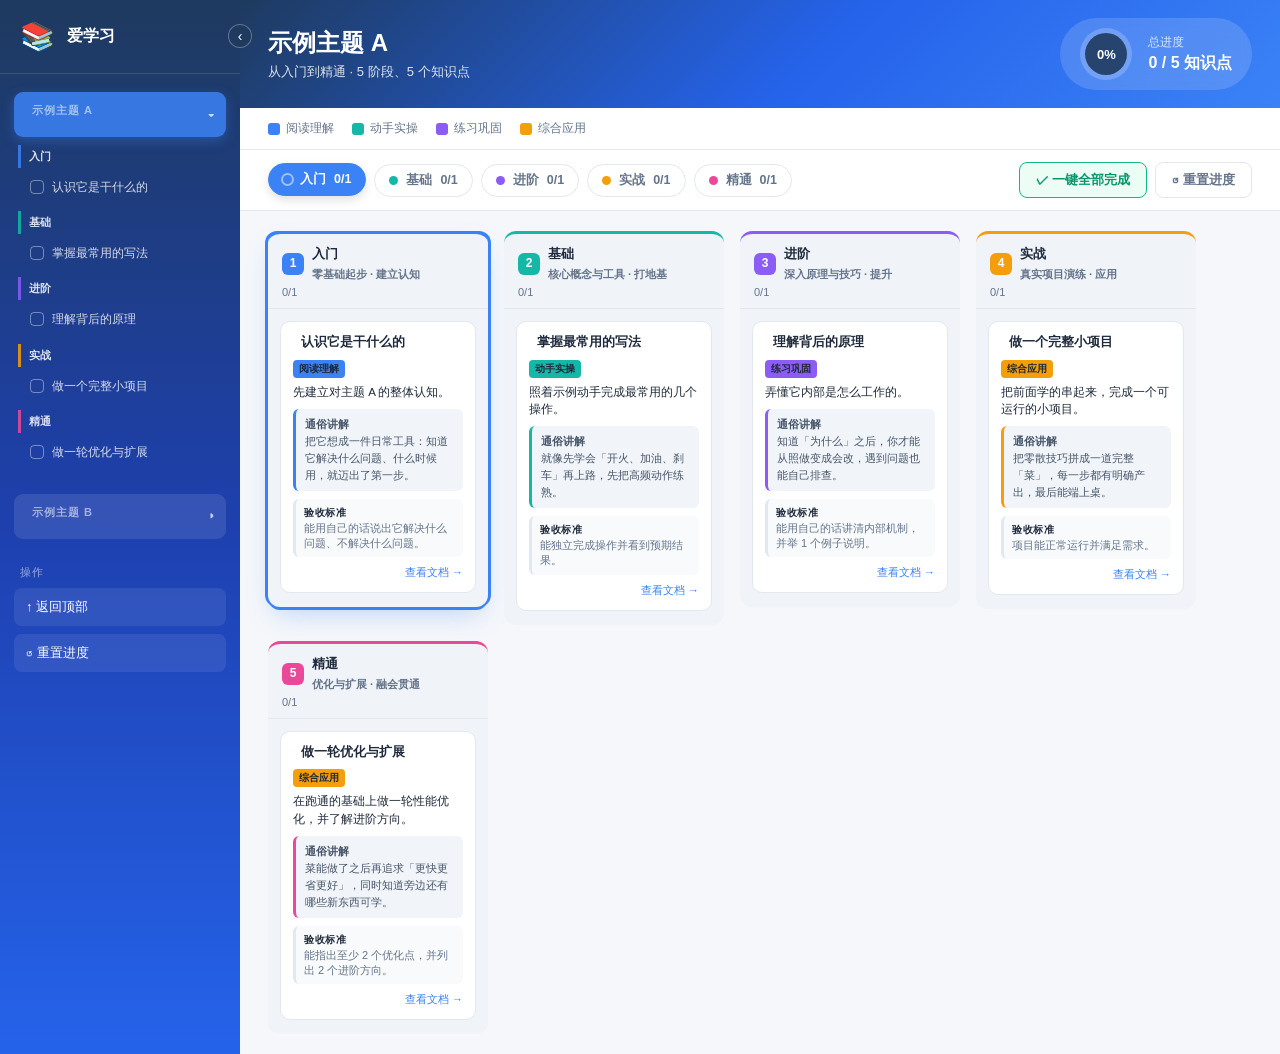
==== .codebuddy/skills/study-kanban/output/_example/index.html @ 67352250 "更新skill信息" ====
<!DOCTYPE html>
<html lang="zh-CN">
<head>
  <meta charset="UTF-8" />
  <meta name="viewport" content="width=device-width, initial-scale=1.0" />
  <title>示例学习看板 · study-kanban</title>
  <link rel="stylesheet" href="css/style.css" />
</head>
<body>
  <div class="layout">
    <!-- 侧边栏 -->
    <aside class="sidebar" id="sidebar">
      <div class="sidebar-header">
        <div class="sidebar-logo">📚</div>
        <div>
          <div class="sidebar-title">爱学习</div>
        </div>
      </div>

      <!-- 动态主题菜单区：演示「多主题」时左侧出现 示例主题 A / 示例主题 B 两个一级菜单 -->
      <div id="menuGroupsContainer"></div>

      <div class="menu-group">
        <div class="menu-group-title">操作</div>
        <button class="menu-item" id="back-to-top">↑ 返回顶部</button>
        <button class="menu-item" id="sidebar-reset">↺ 重置进度</button>
      </div>

      <button class="collapse-btn" id="collapse-btn" title="折叠/展开侧边栏">‹</button>
    </aside>

    <!-- 主区域 -->
    <main class="main-area">
      <header class="header">
        <div class="header-left">
          <h1>示例学习看板</h1>
          <p>从入门到精通 — 5 个阶段、10 个知识点，零基础也能学会</p>
        </div>

        <div class="progress-section header-right">
          <div class="progress-circle" id="progress-circle">
            <span class="progress-text" id="progress-text">0%</span>
          </div>
          <div class="progress-info">
            <span class="label">总进度</span>
            <span class="value" id="progress-detail">0 / 0 知识点</span>
          </div>
        </div>
      </header>

      <div class="legend">
        <span class="legend-item"><span class="legend-dot tag-reading"></span>阅读理解</span>
        <span class="legend-item"><span class="legend-dot tag-hands-on"></span>动手实操</span>
        <span class="legend-item"><span class="legend-dot tag-practice"></span>练习巩固</span>
        <span class="legend-item"><span class="legend-dot tag-mastery"></span>综合应用</span>
      </div>

      <div class="toolbar">
        <div class="stage-buttons" id="stage-buttons"></div>
        <div class="toolbar-actions">
          <button class="action-btn select-all" id="select-all">✓ 一键全部完成</button>
          <button class="action-btn reset" id="reset-all">↺ 重置进度</button>
        </div>
      </div>

      <div class="boards-container" id="boardsContainer"></div>
    </main>
  </div>

  <script src="js/data.js"></script>
  <script src="js/app.js"></script>
</body>
</html>
---- .codebuddy/skills/study-kanban/output/_example/css/style.css ----
/* study-kanban — 视觉风格 1:1 复制自 WorkBuddy 学习看板（单看板裁剪版） */

:root {
  --bg: #f5f7fa;
  --primary: #3b82f6;
  --primary-dark: #2563eb;
  --header-gradient: linear-gradient(135deg, #1e3a5f 0%, #2563eb 55%, #3b82f6 100%);
  --sidebar-gradient: linear-gradient(180deg, #1e3a5f 0%, #1e40af 50%, #2563eb 100%);
  --text: #1e293b;
  --text-muted: #64748b;
  --card-bg: #ffffff;
  --border: #e2e8f0;

  --tag-reading: #3b82f6;
  --tag-hands-on: #14b8a6;
  --tag-practice: #8b5cf6;
  --tag-mastery: #f59e0b;

  --col-color: #3b82f6;
}

* { margin: 0; padding: 0; box-sizing: border-box; }

body {
  font-family: "PingFang SC", "Microsoft YaHei", -apple-system, sans-serif;
  background: var(--bg);
  color: var(--text);
  min-height: 100vh;
}

.layout { display: flex; min-height: 100vh; }

/* ============ 侧边栏 ============ */
.sidebar {
  width: 240px;
  background: var(--sidebar-gradient);
  color: #fff;
  display: flex;
  flex-direction: column;
  padding: 20px 0;
  position: relative;
  transition: width 0.3s ease;
  flex-shrink: 0;
}
.sidebar.collapsed { width: 56px; }
.sidebar.collapsed .sidebar-header > div:last-child,
.sidebar.collapsed .menu-group,
.sidebar.collapsed .sidebar-subtitle { display: none; }

.sidebar-header {
  display: flex;
  align-items: center;
  gap: 12px;
  padding: 0 20px 20px;
  border-bottom: 1px solid rgba(255, 255, 255, 0.12);
}
.sidebar-logo { font-size: 28px; }
.sidebar-title { font-size: 16px; font-weight: 600; }
.sidebar-subtitle { font-size: 12px; opacity: 0.7; }

.menu-group { margin-top: 18px; padding: 0 14px; }
.menu-group-title {
  font-size: 11px;
  text-transform: uppercase;
  letter-spacing: 1px;
  opacity: 0.55;
  margin-bottom: 8px;
  padding-left: 6px;
}


.menu-item {
  display: block;
  width: 100%;
  text-align: left;
  background: rgba(255, 255, 255, 0.08);
  border: none;
  color: #fff;
  padding: 10px 12px;
  border-radius: 8px;
  margin-bottom: 8px;
  cursor: pointer;
  font-size: 13px;
  transition: background 0.2s;
}
.menu-item:hover { background: rgba(255, 255, 255, 0.18); }

/* ============ 多主题动态菜单组（由 app.js 渲染） ============ */
.menu-group-header {
  display: flex;
  align-items: center;
  justify-content: space-between;
  width: 100%;
  background: rgba(255, 255, 255, 0.1);
  border: none;
  color: #fff;
  padding: 11px 12px;
  border-radius: 9px;
  margin-bottom: 8px;
  cursor: pointer;
  font-size: 13.5px;
  font-weight: 600;
  transition: background 0.2s, box-shadow 0.2s;
}
.menu-group-header:hover { background: rgba(255, 255, 255, 0.2); }
.menu-group-header.active {
  background: rgba(59, 130, 246, 0.85);
  box-shadow: 0 4px 12px rgba(59, 130, 246, 0.35);
}
.menu-group-header .arrow {
  font-size: 12px;
  opacity: 0.75;
  transition: transform 0.25s ease;
}
.menu-group.collapsed .menu-group-header .arrow { transform: rotate(-90deg); }

/* 折叠：隐藏子菜单内容 */
.menu-group-items {
  overflow: hidden;
  transition: max-height 0.3s ease;
}
.menu-group.collapsed .menu-group-items { max-height: 0 !important; }

/* 每个阶段分组 */
.menu-stage { margin-bottom: 10px; padding: 0 4px; }
.menu-stage-label {
  font-size: 11px;
  font-weight: 700;
  color: #fff;
  opacity: 0.85;
  padding: 4px 8px;
  border-left: 3px solid var(--stage-color, #3b82f6);
  margin-bottom: 5px;
}
.menu-link-list { display: flex; flex-direction: column; gap: 2px; }

/* 三级知识点链接：点击跳转对应文档 */
.menu-link {
  display: flex;
  align-items: center;
  gap: 8px;
  font-size: 12px;
  color: rgba(255, 255, 255, 0.82);
  text-decoration: none;
  padding: 6px 10px 6px 12px;
  border-radius: 7px;
  transition: background 0.18s, color 0.18s, padding-left 0.18s;
  line-height: 1.35;
}
.menu-link:hover {
  background: rgba(255, 255, 255, 0.14);
  color: #fff;
  padding-left: 16px;
}
.menu-link-check {
  width: 14px;
  height: 14px;
  border-radius: 4px;
  border: 1.5px solid rgba(255, 255, 255, 0.4);
  flex-shrink: 0;
  position: relative;
  transition: all 0.18s;
}
.menu-link.done { color: #86efac; }
.menu-link.done .menu-link-check {
  background: #10b981;
  border-color: #10b981;
}
.menu-link.done .menu-link-check::after {
  content: '';
  position: absolute;
  left: 4px;
  top: 1px;
  width: 4px;
  height: 8px;
  border: solid #fff;
  border-width: 0 2px 2px 0;
  transform: rotate(45deg);
}
.menu-link.done .menu-link-text { text-decoration: line-through; }

.collapse-btn {
  position: absolute;
  top: 24px;
  right: -12px;
  width: 24px;
  height: 24px;
  border-radius: 50%;
  border: 1px solid rgba(255, 255, 255, 0.3);
  background: #1e3a5f;
  color: #fff;
  cursor: pointer;
  font-size: 14px;
  z-index: 10;
}
.collapse-btn:hover { background: #2563eb; }

/* ============ 主区域 ============ */
.main-area { flex: 1; display: flex; flex-direction: column; }

.header {
  background: var(--header-gradient);
  color: #fff;
  padding: 18px 28px;
  display: flex;
  justify-content: space-between;
  align-items: center;
  box-shadow: 0 4px 16px rgba(30, 58, 95, 0.2);
}
.header-left h1 { font-size: 24px; font-weight: 600; }
.header-left p { font-size: 13px; opacity: 0.85; margin-top: 4px; }

.header-right {
  display: flex;
  align-items: center;
  gap: 16px;
  background: rgba(255, 255, 255, 0.15);
  padding: 10px 20px;
  border-radius: 50px;
  backdrop-filter: blur(8px);
  -webkit-backdrop-filter: blur(8px);
}
.progress-circle {
  width: 52px;
  height: 52px;
  border-radius: 50%;
  background: conic-gradient(#fff 0deg, rgba(255, 255, 255, 0.2) 0deg);
  display: flex;
  align-items: center;
  justify-content: center;
  position: relative;
  transition: background 0.5s ease;
}
.progress-circle::after {
  content: '';
  position: absolute;
  width: 42px;
  height: 42px;
  border-radius: 50%;
  background: rgba(30, 58, 95, 0.9);
}
.progress-text {
  position: relative;
  z-index: 1;
  font-size: 13px;
  font-weight: 700;
  color: #fff;
}
.progress-info {
  display: flex;
  flex-direction: column;
  gap: 2px;
  color: #fff;
}
.progress-info .label { font-size: 12px; opacity: 0.8; }
.progress-info .value { font-size: 16px; font-weight: 700; }

/* ============ 图例 ============ */
.legend {
  display: flex;
  gap: 18px;
  padding: 12px 28px;
  background: #fff;
  border-bottom: 1px solid var(--border);
}
.legend-item { display: flex; align-items: center; gap: 6px; font-size: 12px; color: var(--text-muted); }
.legend-dot { width: 12px; height: 12px; border-radius: 3px; display: inline-block; }
.tag-reading { background: var(--tag-reading); }
.tag-hands-on { background: var(--tag-hands-on); }
.tag-practice { background: var(--tag-practice); }
.tag-mastery { background: var(--tag-mastery); }

/* ============ 工具栏 ============ */
.toolbar {
  display: flex;
  justify-content: space-between;
  align-items: center;
  padding: 12px 28px;
  background: #fff;
  border-bottom: 1px solid var(--border);
  gap: 12px;
  flex-wrap: wrap;
}
.stage-buttons { display: flex; gap: 8px; flex-wrap: wrap; }
.stage-button {
  display: inline-flex;
  align-items: center;
  gap: 8px;
  padding: 7px 14px;
  font-size: 12.5px;
  font-weight: 600;
  background: #fff;
  border: 1.5px solid var(--border);
  border-radius: 999px;
  color: var(--text-muted);
  cursor: pointer;
  user-select: none;
  transition: all 0.2s;
  white-space: nowrap;
}
.stage-button:hover {
  border-color: var(--button-color, var(--primary));
  color: var(--button-color, var(--primary));
}
.stage-button.active {
  background: var(--button-color, var(--primary));
  border-color: var(--button-color, var(--primary));
  color: #fff;
  font-weight: 600;
  box-shadow: 0 4px 10px rgba(0,0,0,0.12);
  transform: translateY(-1px);
}
.stage-button-dot {
  width: 9px;
  height: 9px;
  border-radius: 50%;
  background: var(--button-color, var(--primary));
  flex-shrink: 0;
  transition: box-shadow 0.2s;
}
.stage-button.active .stage-button-dot {
  box-shadow: 0 0 0 2px rgba(255,255,255,0.5);
}
.stage-button-label { white-space: nowrap; }
.stage-button-value {
  font-weight: 700;
  font-variant-numeric: tabular-nums;
}

.toolbar-actions { display: flex; gap: 8px; }
.action-btn {
  padding: 8px 16px;
  border-radius: 8px;
  font-size: 13px;
  font-weight: 600;
  cursor: pointer;
  border: none;
  transition: all 0.2s;
  display: inline-flex;
  align-items: center;
  gap: 6px;
}
.action-btn.select-all {
  background: #ecfdf5;
  color: #059669;
  border: 1.5px solid #10b981;
}
.action-btn.select-all:hover { background: #10b981; color: #fff; }
.action-btn.reset {
  background: #fff;
  color: var(--text-muted);
  border: 1.5px solid var(--border);
}
.action-btn.reset:hover { border-color: #f43f5e; color: #f43f5e; }

/* ============ 看板容器 & 看板 ============ */
.boards-container {
  flex: 1;
  display: flex;
  flex-direction: column;
  overflow: hidden;
}
.board {
  flex: 1;
  display: flex;
  flex-wrap: wrap;
  gap: 16px;
  padding: 20px 28px;
  align-items: flex-start;
  overflow-x: auto;
}
.board.hidden { display: none !important; }

.column {
  flex: 0 0 220px;
  width: 220px;
  background: #f0f4f8;
  border-radius: 12px;
  border-top: 3px solid var(--col-color);
  box-shadow: 0 0 0 3px transparent;
  display: flex;
  flex-direction: column;
  transition: box-shadow 0.25s ease, transform 0.25s ease;
  scroll-margin-top: 20px;
}
.column:hover {
  box-shadow: -3px 0 0 0 var(--col-color),
              3px 0 0 0 var(--col-color),
              0 3px 0 0 var(--col-color);
}
.column.active-column {
  box-shadow: -3px 0 0 0 var(--col-color),
              3px 0 0 0 var(--col-color),
              0 3px 0 0 var(--col-color),
              0 12px 28px -8px rgba(59, 130, 246, 0.35);
}

.column-header {
  padding: 12px 14px 8px;
  border-bottom: 1px solid var(--border);
}
.column-title-row { display: flex; align-items: center; gap: 8px; }
.stage-badge {
  width: 22px;
  height: 22px;
  border-radius: 6px;
  background: var(--col-color);
  color: #fff;
  font-size: 12px;
  font-weight: 700;
  display: flex;
  align-items: center;
  justify-content: center;
  flex-shrink: 0;
}
.column-title { font-size: 13px; font-weight: 600; line-height: 1.3; display: flex; align-items: center; gap: 8px; }
.column-title h3 { font-size: 13px; font-weight: 600; }
.subtitle { font-size: 11px; color: var(--text-muted); margin-top: 4px; line-height: 1.4; }
.column-count { font-size: 11px; color: var(--text-muted); margin-top: 6px; }

.column-body {
  padding: 12px 12px 14px;
  display: flex;
  flex-direction: column;
  gap: 10px;
}

/* ============ 卡片 ============ */
.card {
  background: var(--card-bg);
  border: 1px solid var(--border);
  border-radius: 10px;
  padding: 12px;
  min-height: 210px;
  display: flex;
  flex-direction: column;
  cursor: pointer;
  transition: transform 0.18s, box-shadow 0.18s, border-color 0.18s;
  position: relative;
}
.card:hover { transform: translateY(-3px); box-shadow: 0 8px 20px rgba(30, 41, 59, 0.12); border-color: #cbd5e1; }
.card.done { opacity: 0.6; background: #f8fafc; }
.card.done .card-title { text-decoration: line-through; color: var(--text-muted); }

.card-top { display: flex; align-items: flex-start; gap: 8px; margin-bottom: 8px; }
.card-check {
  width: 18px;
  height: 18px;
  border-radius: 5px;
  border: 2px solid #cbd5e1;
  flex-shrink: 0;
  margin-top: 1px;
  display: flex;
  align-items: center;
  justify-content: center;
  cursor: pointer;
  transition: all 0.18s;
}
.card-check:hover { border-color: #10b981; }
.card.done .card-check { background: #10b981; border-color: #10b981; }
.card.done .card-check::after {
  content: '';
  width: 5px;
  height: 9px;
  border: solid white;
  border-width: 0 2px 2px 0;
  transform: rotate(45deg);
  margin-bottom: 2px;
}

.card-title { font-size: 12.5px; font-weight: 600; line-height: 1.4; flex: 1; }

.card-tag {
  display: inline-block;
  align-self: flex-start;
  font-size: 10px;
  padding: 2px 6px;
  border-radius: 4px;
  font-weight: 600;
  margin-bottom: 6px;
}
.card-tag.reading  { background: #dbeafe; color: #2563eb; }
.card-tag.hands-on { background: #ccfbf1; color: #0d9488; }
.card-tag.practice { background: #ede9fe; color: #7c3aed; }
.card-tag.mastery  { background: #fef3c7; color: #b45309; }

.card-desc { font-size: 11.5px; color: var(--text); line-height: 1.5; flex: 1 1 auto; overflow: hidden; margin-bottom: 8px; }

.card-explain {
  font-size: 11px;
  color: #475569;
  background: #f1f5f9;
  border-left: 3px solid var(--col-color);
  padding: 7px 9px;
  border-radius: 6px;
  line-height: 1.55;
  margin-bottom: 8px;
}
.card-explain-label {
  display: inline-block;
  font-size: 10px;
  font-weight: 600;
  color: var(--primary);
  background: #dbeafe;
  border-radius: 4px;
  padding: 1px 6px;
  margin-right: 4px;
  margin-bottom: 4px;
}

.card-criteria {
  font-size: 11px;
  color: var(--text-muted);
  background: #f8fafc;
  border-left: 3px solid var(--border);
  padding: 6px 8px;
  border-radius: 6px;
  margin-bottom: 8px;
  line-height: 1.4;
}
.card.done .card-criteria { border-left-color: #10b981; }
.card-criteria strong { color: var(--text); font-size: 10px; text-transform: uppercase; letter-spacing: 0.5px; }

.card-link {
  font-size: 11px;
  color: var(--primary);
  text-decoration: none;
  margin-top: auto;
  margin-left: auto;
  align-self: flex-end;
  display: inline-flex;
  align-items: center;
  gap: 3px;
}
.card-link:hover { text-decoration: underline; }
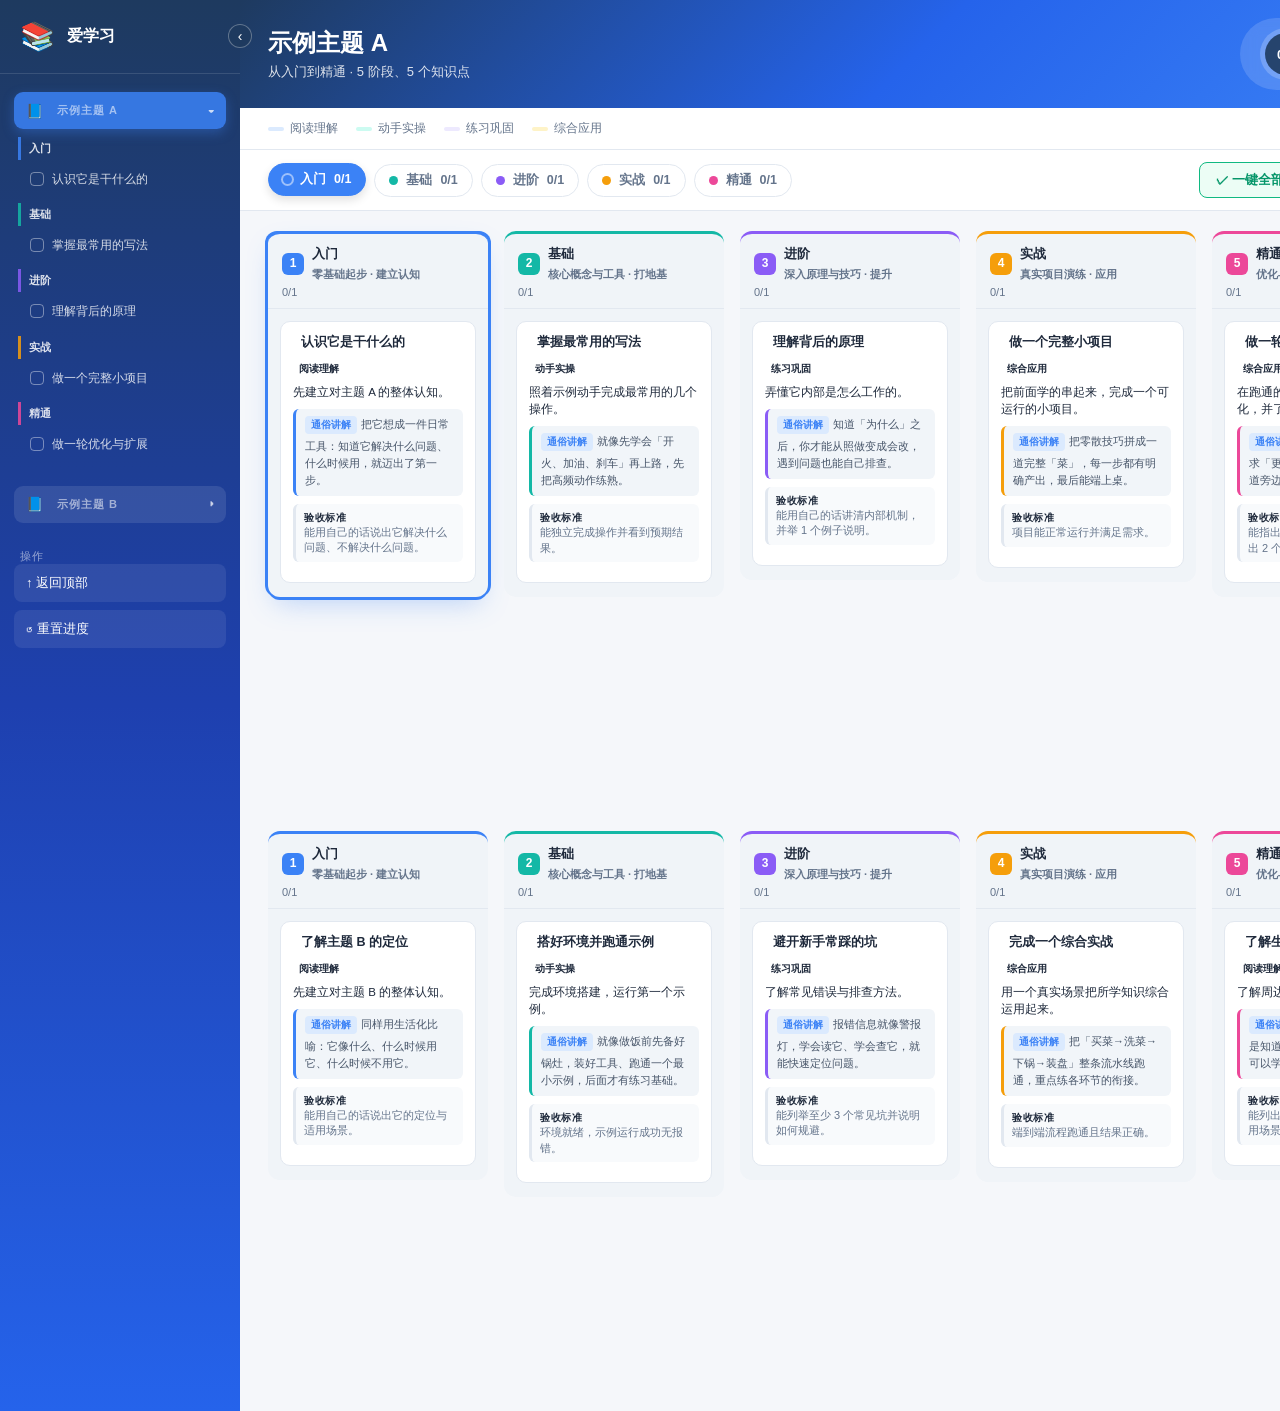
==== commit a55859d9: "skill优化" ====
--- a/.codebuddy/skills/study-kanban/output/_example/index.html
+++ b/.codebuddy/skills/study-kanban/output/_example/index.html
@@ -3,7 +3,7 @@
 <head>
   <meta charset="UTF-8" />
   <meta name="viewport" content="width=device-width, initial-scale=1.0" />
-  <title>示例学习看板 · study-kanban</title>
+  <title>学习看板 · 示例</title>
   <link rel="stylesheet" href="css/style.css" />
 </head>
 <body>
@@ -17,7 +17,8 @@
         </div>
       </div>
 
-      <!-- 动态主题菜单区：演示「多主题」时左侧出现 示例主题 A / 示例主题 B 两个一级菜单 -->
+      <!-- 动态主题菜单区（由 app.js 根据 boards 渲染）：多个学习主题 → 多个一级菜单，
+           每个一级菜单下挂该主题的知识点子菜单（按阶段分组）。单主题时只渲染一个菜单。 -->
       <div id="menuGroupsContainer"></div>
 
       <div class="menu-group">
@@ -33,8 +34,8 @@
     <main class="main-area">
       <header class="header">
         <div class="header-left">
-          <h1>示例学习看板</h1>
-          <p>从入门到精通 — 5 个阶段、10 个知识点，零基础也能学会</p>
+          <h1>学习看板</h1>
+          <p>示例数据 · 多主题演示</p>
         </div>
 
         <div class="progress-section header-right">
@@ -49,10 +50,10 @@
       </header>
 
       <div class="legend">
-        <span class="legend-item"><span class="legend-dot tag-reading"></span>阅读理解</span>
-        <span class="legend-item"><span class="legend-dot tag-hands-on"></span>动手实操</span>
-        <span class="legend-item"><span class="legend-dot tag-practice"></span>练习巩固</span>
-        <span class="legend-item"><span class="legend-dot tag-mastery"></span>综合应用</span>
+        <span class="legend-item"><span class="legend-dot reading"></span>阅读理解</span>
+        <span class="legend-item"><span class="legend-dot hands-on"></span>动手实操</span>
+        <span class="legend-item"><span class="legend-dot practice"></span>练习巩固</span>
+        <span class="legend-item"><span class="legend-dot mastery"></span>综合应用</span>
       </div>
 
       <div class="toolbar">
--- a/.codebuddy/skills/study-kanban/output/_example/css/style.css
+++ b/.codebuddy/skills/study-kanban/output/_example/css/style.css
@@ -1,4 +1,20 @@
 /* study-kanban — 视觉风格 1:1 复制自 WorkBuddy 学习看板（单看板裁剪版） */
+
+/* 本地存储不可用时给出的轻量提示 */
+.persist-warning {
+  position: fixed;
+  bottom: 16px;
+  left: 50%;
+  transform: translateX(-50%);
+  background: #fef2f2;
+  color: #b91c1c;
+  border: 1px solid #fecaca;
+  padding: 8px 16px;
+  border-radius: 8px;
+  font-size: 13px;
+  z-index: 1000;
+  box-shadow: 0 4px 12px rgba(0, 0, 0, 0.1);
+}
 
 :root {
   --bg: #f5f7fa;
@@ -11,11 +27,6 @@
   --card-bg: #ffffff;
   --border: #e2e8f0;
 
-  --tag-reading: #3b82f6;
-  --tag-hands-on: #14b8a6;
-  --tag-practice: #8b5cf6;
-  --tag-mastery: #f59e0b;
-
   --col-color: #3b82f6;
 }
 
@@ -64,8 +75,20 @@
   text-transform: uppercase;
   letter-spacing: 1px;
   opacity: 0.55;
-  margin-bottom: 8px;
   padding-left: 6px;
+}
+.menu-group-label {
+  display: flex;
+  align-items: center;   /* 图标与文字垂直居中对齐 */
+  margin-right: auto;    /* 把折叠箭头推到最右端 */
+}
+.menu-group-icon {
+  font-size: 14px;
+  line-height: 1;
+  margin-right: 8px;
+  display: inline-flex;
+  align-items: center;
+  justify-content: center;
 }
 
 
@@ -161,7 +184,7 @@
   position: relative;
   transition: all 0.18s;
 }
-.menu-link.done { color: #86efac; }
+.menu-link.done { color: #86efac; text-decoration: line-through; }
 .menu-link.done .menu-link-check {
   background: #10b981;
   border-color: #10b981;
@@ -177,7 +200,6 @@
   border-width: 0 2px 2px 0;
   transform: rotate(45deg);
 }
-.menu-link.done .menu-link-text { text-decoration: line-through; }
 
 .collapse-btn {
   position: absolute;
@@ -255,7 +277,7 @@
 .progress-info .label { font-size: 12px; opacity: 0.8; }
 .progress-info .value { font-size: 16px; font-weight: 700; }
 
-/* ============ 图例 ============ */
+/* ============ 图例（浅底深字，与卡片 tag 视觉一致，1:1 复制 WorkBuddy） ============ */
 .legend {
   display: flex;
   gap: 18px;
@@ -264,11 +286,17 @@
   border-bottom: 1px solid var(--border);
 }
 .legend-item { display: flex; align-items: center; gap: 6px; font-size: 12px; color: var(--text-muted); }
-.legend-dot { width: 12px; height: 12px; border-radius: 3px; display: inline-block; }
-.tag-reading { background: var(--tag-reading); }
-.tag-hands-on { background: var(--tag-hands-on); }
-.tag-practice { background: var(--tag-practice); }
-.tag-mastery { background: var(--tag-mastery); }
+.legend-dot {
+  display: inline-block;
+  font-size: 10px;
+  padding: 2px 8px;
+  border-radius: 4px;
+  font-weight: 600;
+}
+.legend-dot.reading  { background: #dbeafe; color: #2563eb; }
+.legend-dot.hands-on { background: #ccfbf1; color: #0d9488; }
+.legend-dot.practice { background: #ede9fe; color: #7c3aed; }
+.legend-dot.mastery  { background: #fef3c7; color: #b45309; }
 
 /* ============ 工具栏 ============ */
 .toolbar {
@@ -353,23 +381,21 @@
 }
 .action-btn.reset:hover { border-color: #f43f5e; color: #f43f5e; }
 
-/* ============ 看板容器 & 看板 ============ */
-.boards-container {
-  flex: 1;
-  display: flex;
-  flex-direction: column;
-  overflow: hidden;
-}
+/* ============ 看板 ============ */
 .board {
   flex: 1;
   display: flex;
-  flex-wrap: wrap;
+  flex-wrap: nowrap;
   gap: 16px;
   padding: 20px 28px;
   align-items: flex-start;
   overflow-x: auto;
-}
-.board.hidden { display: none !important; }
+  min-height: 600px;
+}
+.board::-webkit-scrollbar { height: 8px; }
+.board::-webkit-scrollbar-track { background: var(--bg); border-radius: 4px; }
+.board::-webkit-scrollbar-thumb { background: var(--border); border-radius: 4px; }
+.board::-webkit-scrollbar-thumb:hover { background: var(--text-muted); }
 
 .column {
   flex: 0 0 220px;
@@ -399,7 +425,6 @@
   padding: 12px 14px 8px;
   border-bottom: 1px solid var(--border);
 }
-.column-title-row { display: flex; align-items: center; gap: 8px; }
 .stage-badge {
   width: 22px;
   height: 22px;
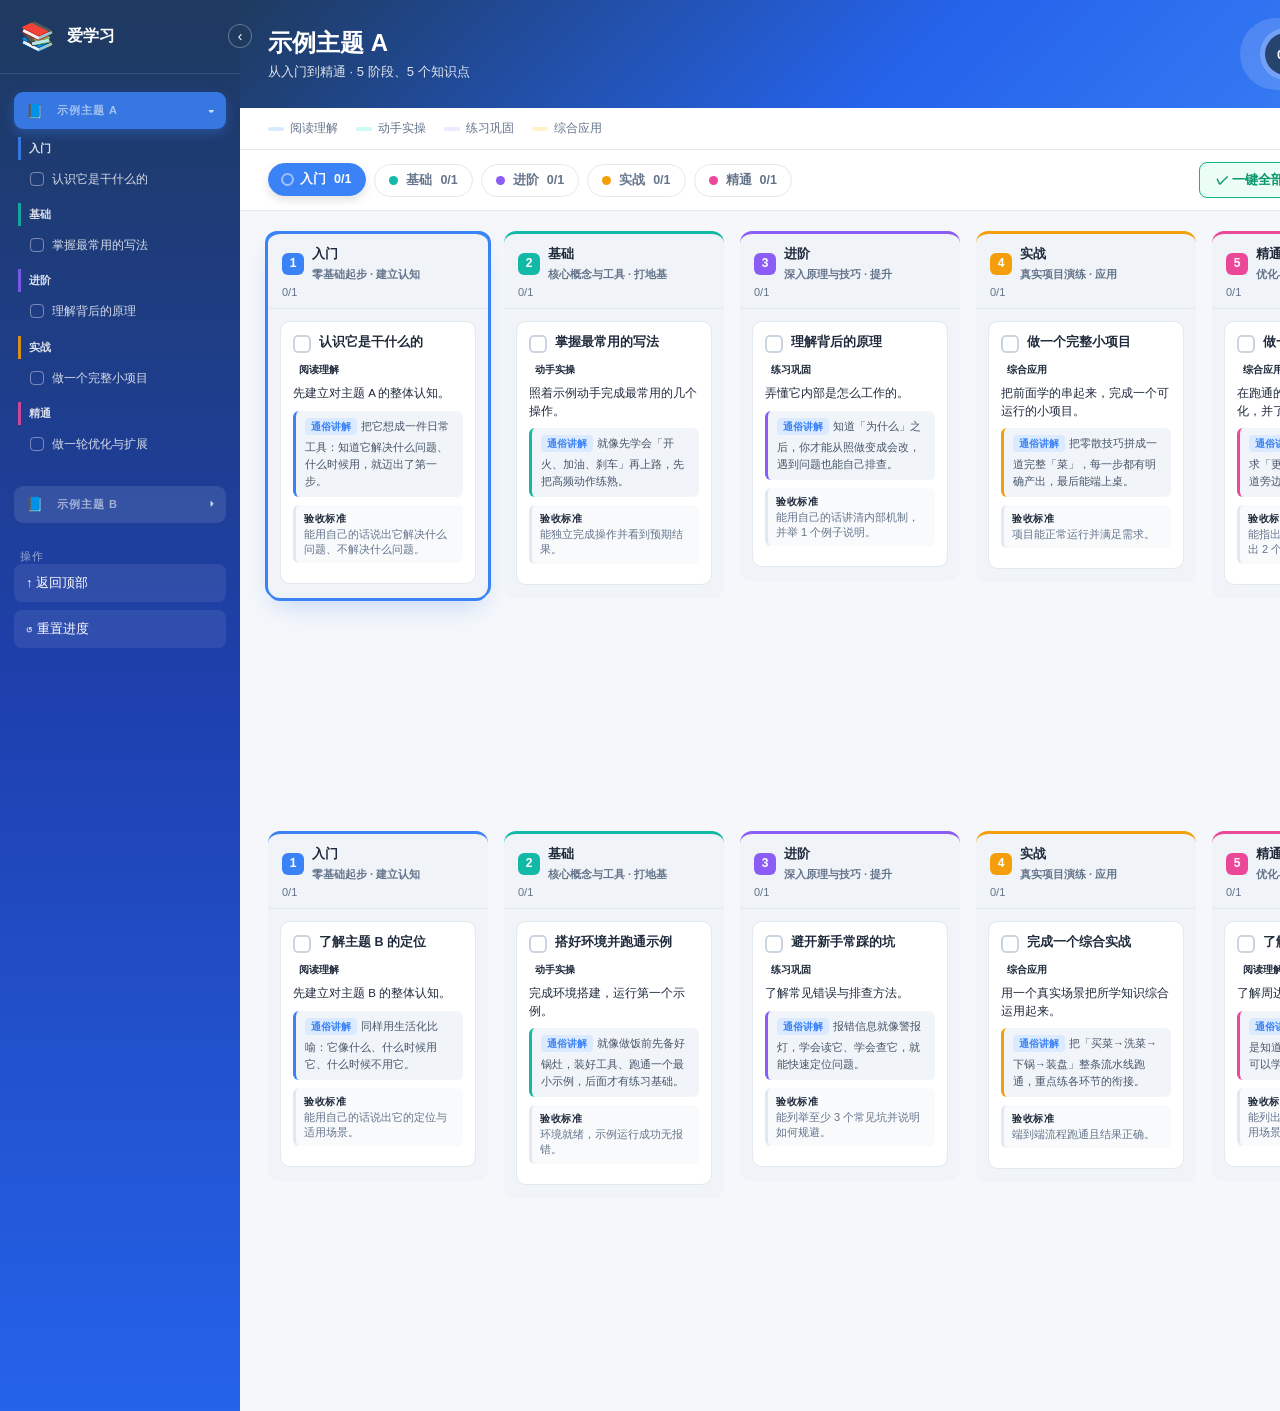
==== commit 7c1299c1: "skill优化" ====
--- a/.codebuddy/skills/study-kanban/output/_example/index.html
+++ b/.codebuddy/skills/study-kanban/output/_example/index.html
@@ -3,7 +3,7 @@
 <head>
   <meta charset="UTF-8" />
   <meta name="viewport" content="width=device-width, initial-scale=1.0" />
-  <title>学习看板 · 示例</title>
+  <title>示例学习看板 · study-kanban</title>
   <link rel="stylesheet" href="css/style.css" />
 </head>
 <body>
@@ -34,8 +34,8 @@
     <main class="main-area">
       <header class="header">
         <div class="header-left">
-          <h1>学习看板</h1>
-          <p>示例数据 · 多主题演示</p>
+          <h1>示例学习看板</h1>
+          <p>从入门到精通 — 5 个阶段、10 个知识点，零基础也能学会</p>
         </div>
 
         <div class="progress-section header-right">
--- a/.codebuddy/skills/study-kanban/output/_example/css/style.css
+++ b/.codebuddy/skills/study-kanban/output/_example/css/style.css
@@ -468,7 +468,7 @@
 .card.done .card-title { text-decoration: line-through; color: var(--text-muted); }
 
 .card-top { display: flex; align-items: flex-start; gap: 8px; margin-bottom: 8px; }
-.card-check {
+.card-checkbox {
   width: 18px;
   height: 18px;
   border-radius: 5px;
@@ -481,9 +481,9 @@
   cursor: pointer;
   transition: all 0.18s;
 }
-.card-check:hover { border-color: #10b981; }
-.card.done .card-check { background: #10b981; border-color: #10b981; }
-.card.done .card-check::after {
+.card-checkbox:hover { border-color: #10b981; }
+.card.done .card-checkbox { background: #10b981; border-color: #10b981; }
+.card.done .card-checkbox::after {
   content: '';
   width: 5px;
   height: 9px;
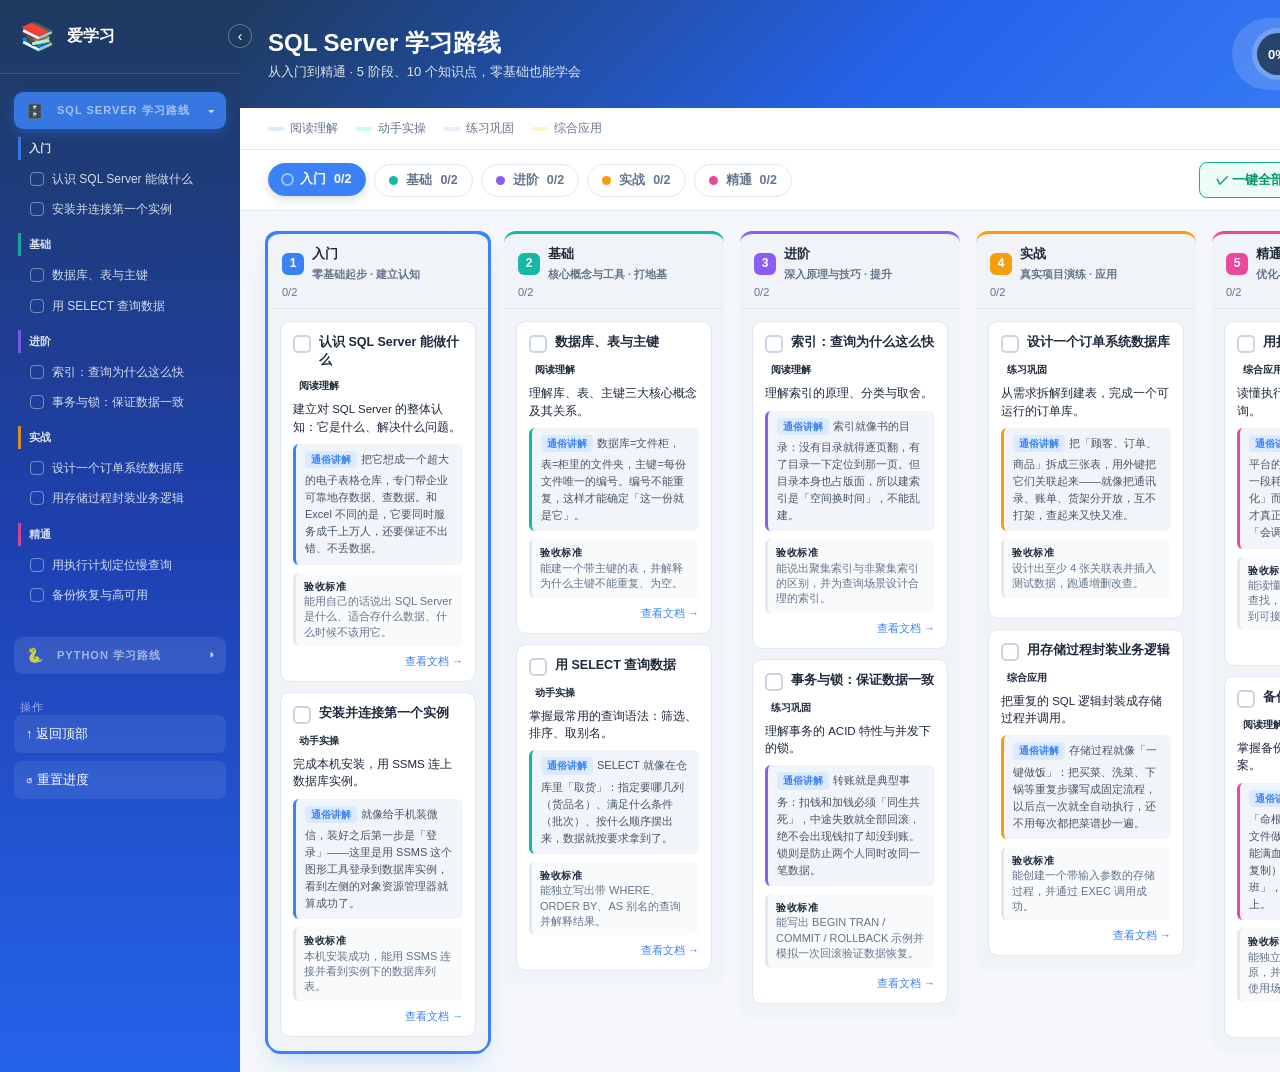
==== commit ce858123: "skill优化" ====
--- a/.codebuddy/skills/study-kanban/output/_example/index.html
+++ b/.codebuddy/skills/study-kanban/output/_example/index.html
@@ -3,7 +3,7 @@
 <head>
   <meta charset="UTF-8" />
   <meta name="viewport" content="width=device-width, initial-scale=1.0" />
-  <title>示例学习看板 · study-kanban</title>
+  <title>SQL Server 学习路线</title>
   <link rel="stylesheet" href="css/style.css" />
 </head>
 <body>
@@ -34,8 +34,8 @@
     <main class="main-area">
       <header class="header">
         <div class="header-left">
-          <h1>示例学习看板</h1>
-          <p>从入门到精通 — 5 个阶段、10 个知识点，零基础也能学会</p>
+          <h1>SQL Server 学习路线</h1>
+          <p>从入门到精通 · 5 阶段、20 个知识点，零基础也能学会</p>
         </div>
 
         <div class="progress-section header-right">
--- a/.codebuddy/skills/study-kanban/output/_example/css/style.css
+++ b/.codebuddy/skills/study-kanban/output/_example/css/style.css
@@ -392,6 +392,7 @@
   overflow-x: auto;
   min-height: 600px;
 }
+.board.hidden { display: none; }
 .board::-webkit-scrollbar { height: 8px; }
 .board::-webkit-scrollbar-track { background: var(--bg); border-radius: 4px; }
 .board::-webkit-scrollbar-thumb { background: var(--border); border-radius: 4px; }
@@ -468,7 +469,7 @@
 .card.done .card-title { text-decoration: line-through; color: var(--text-muted); }
 
 .card-top { display: flex; align-items: flex-start; gap: 8px; margin-bottom: 8px; }
-.card-checkbox {
+.card-check {
   width: 18px;
   height: 18px;
   border-radius: 5px;
@@ -481,9 +482,9 @@
   cursor: pointer;
   transition: all 0.18s;
 }
-.card-checkbox:hover { border-color: #10b981; }
-.card.done .card-checkbox { background: #10b981; border-color: #10b981; }
-.card.done .card-checkbox::after {
+.card-check:hover { border-color: #10b981; }
+.card.done .card-check { background: #10b981; border-color: #10b981; }
+.card.done .card-check::after {
   content: '';
   width: 5px;
   height: 9px;
